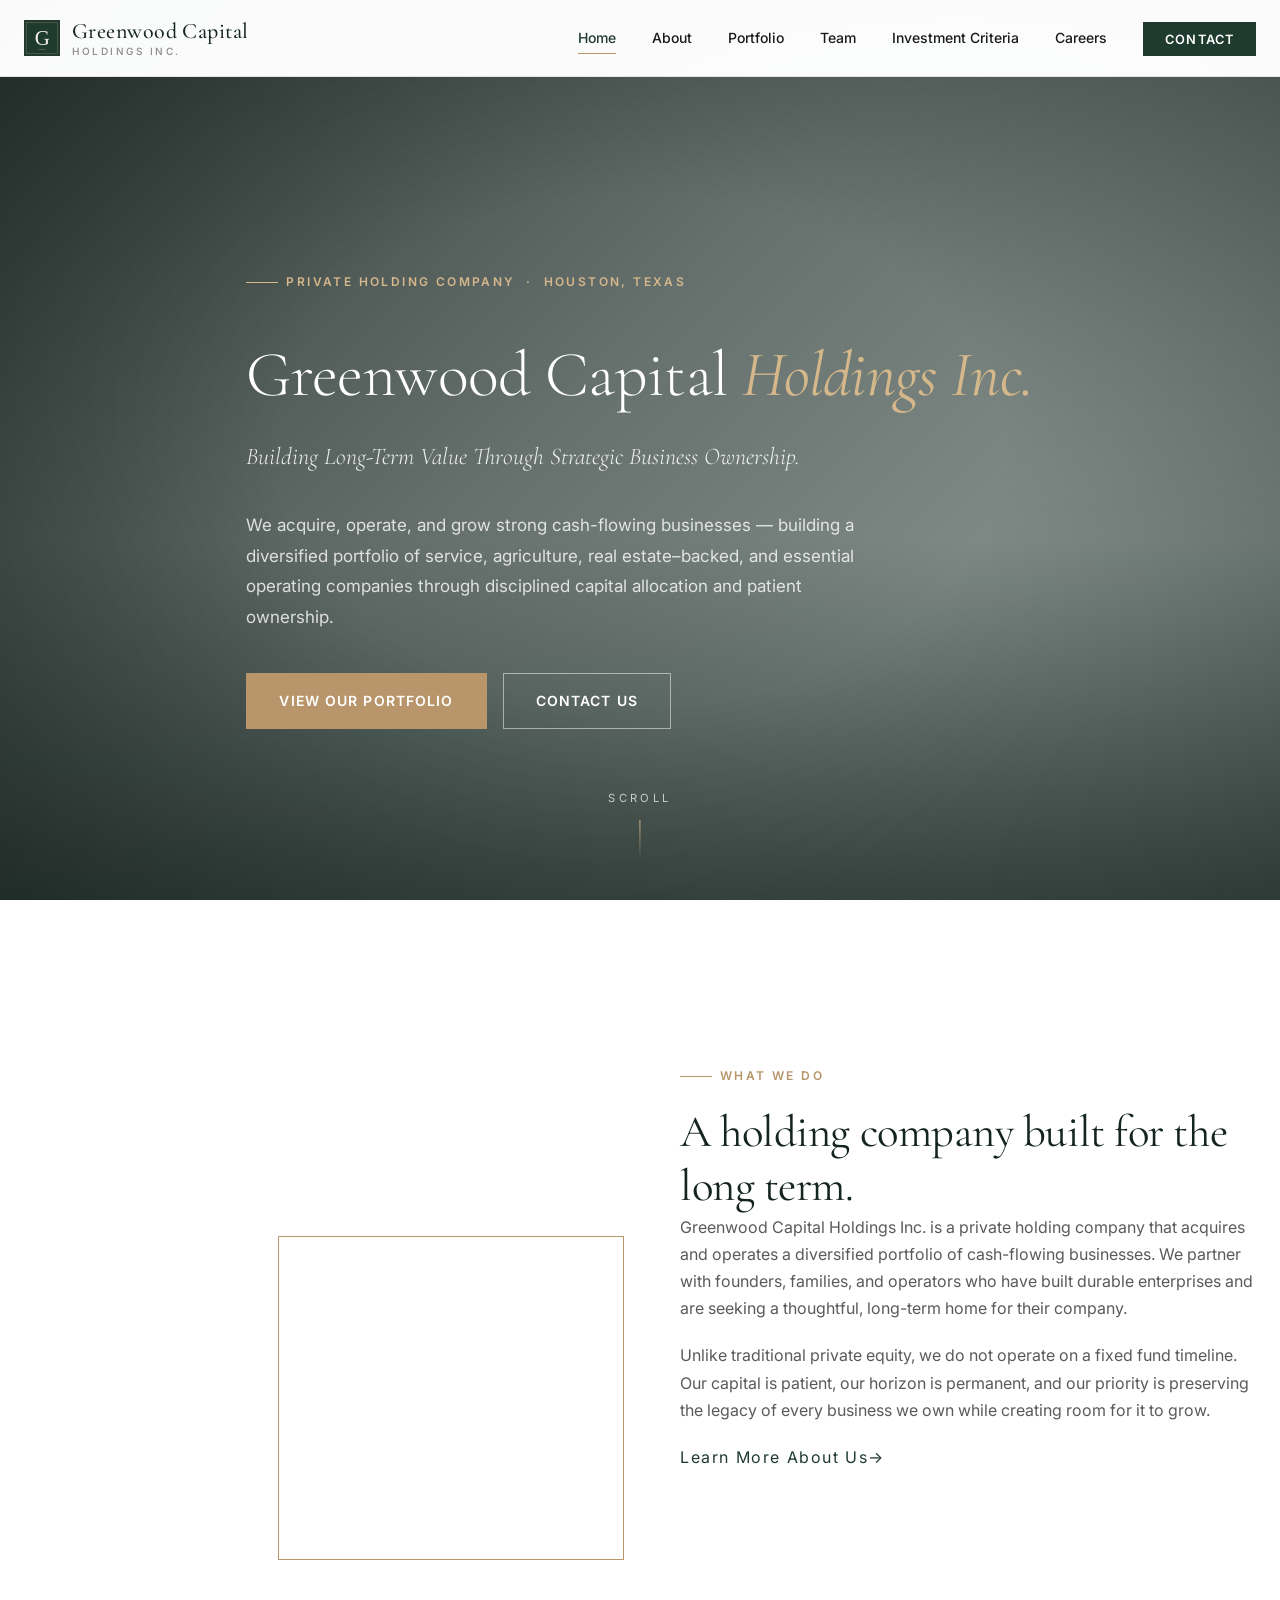
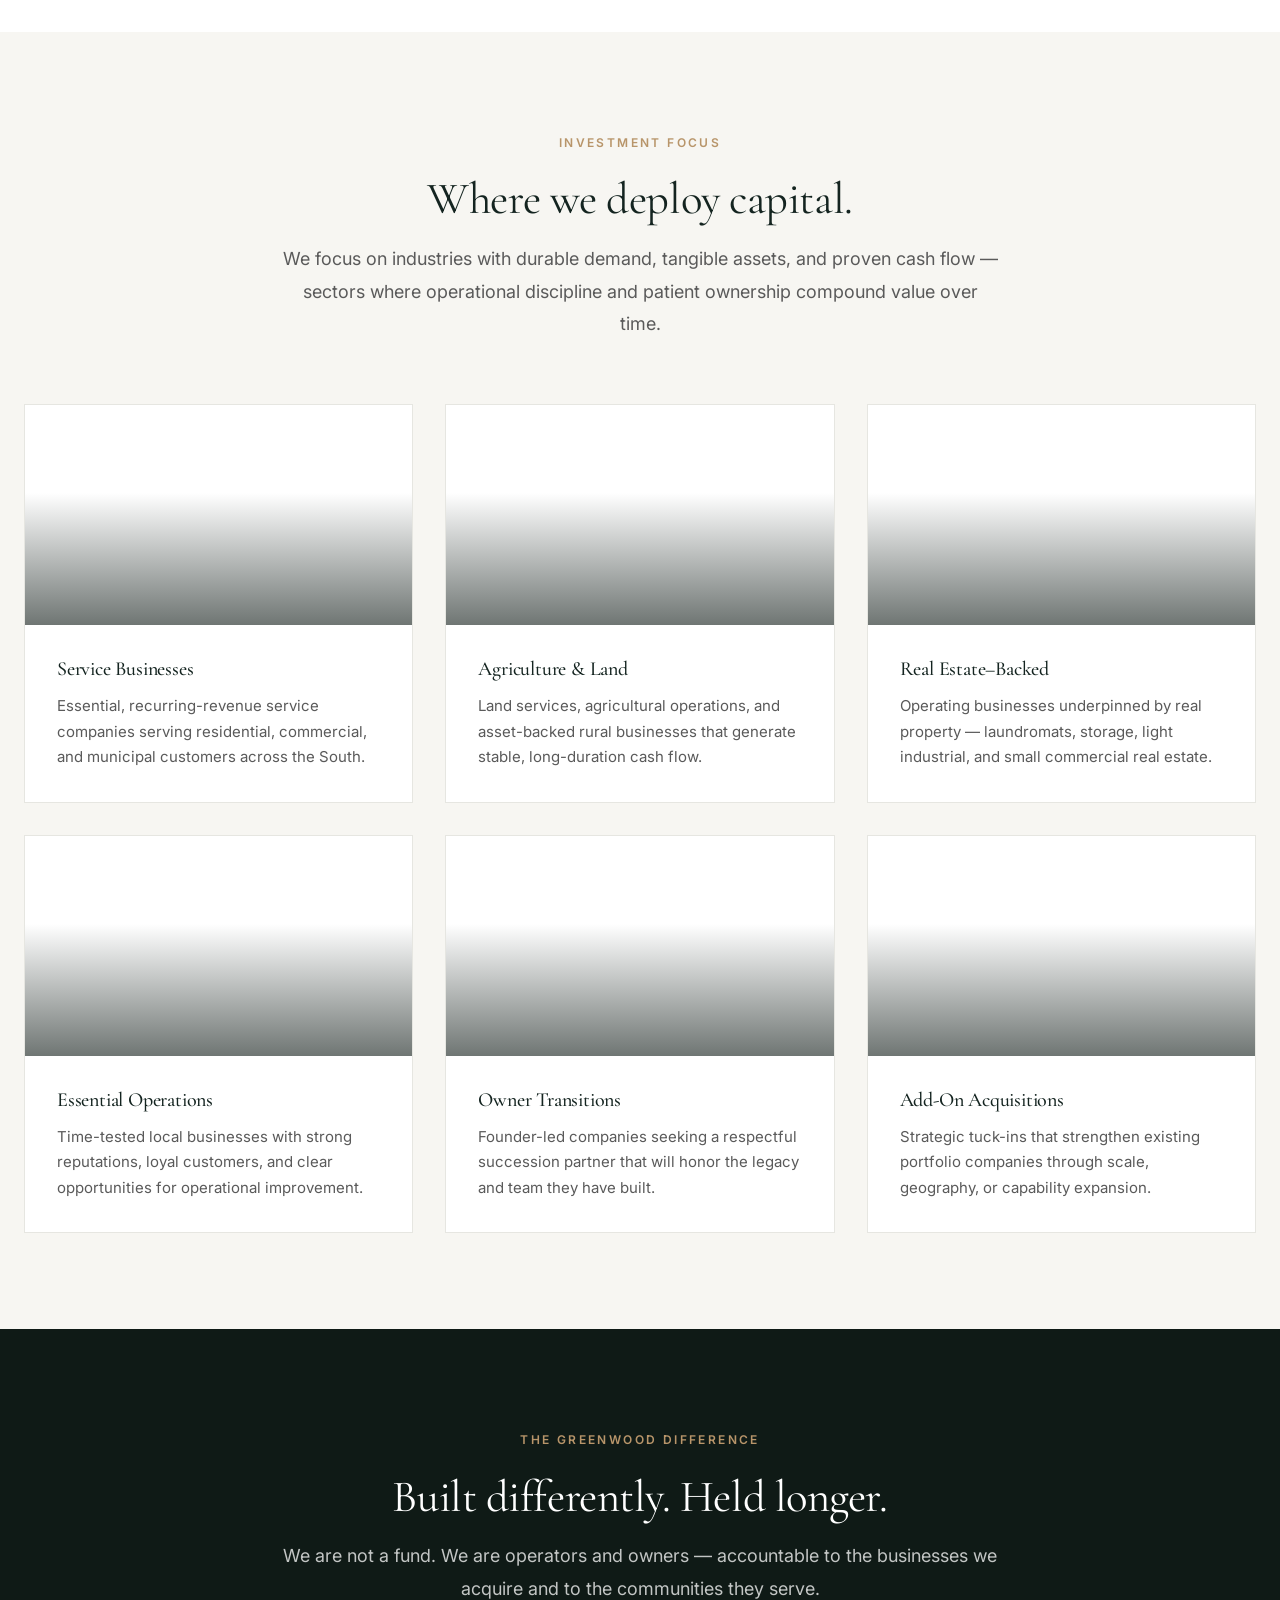
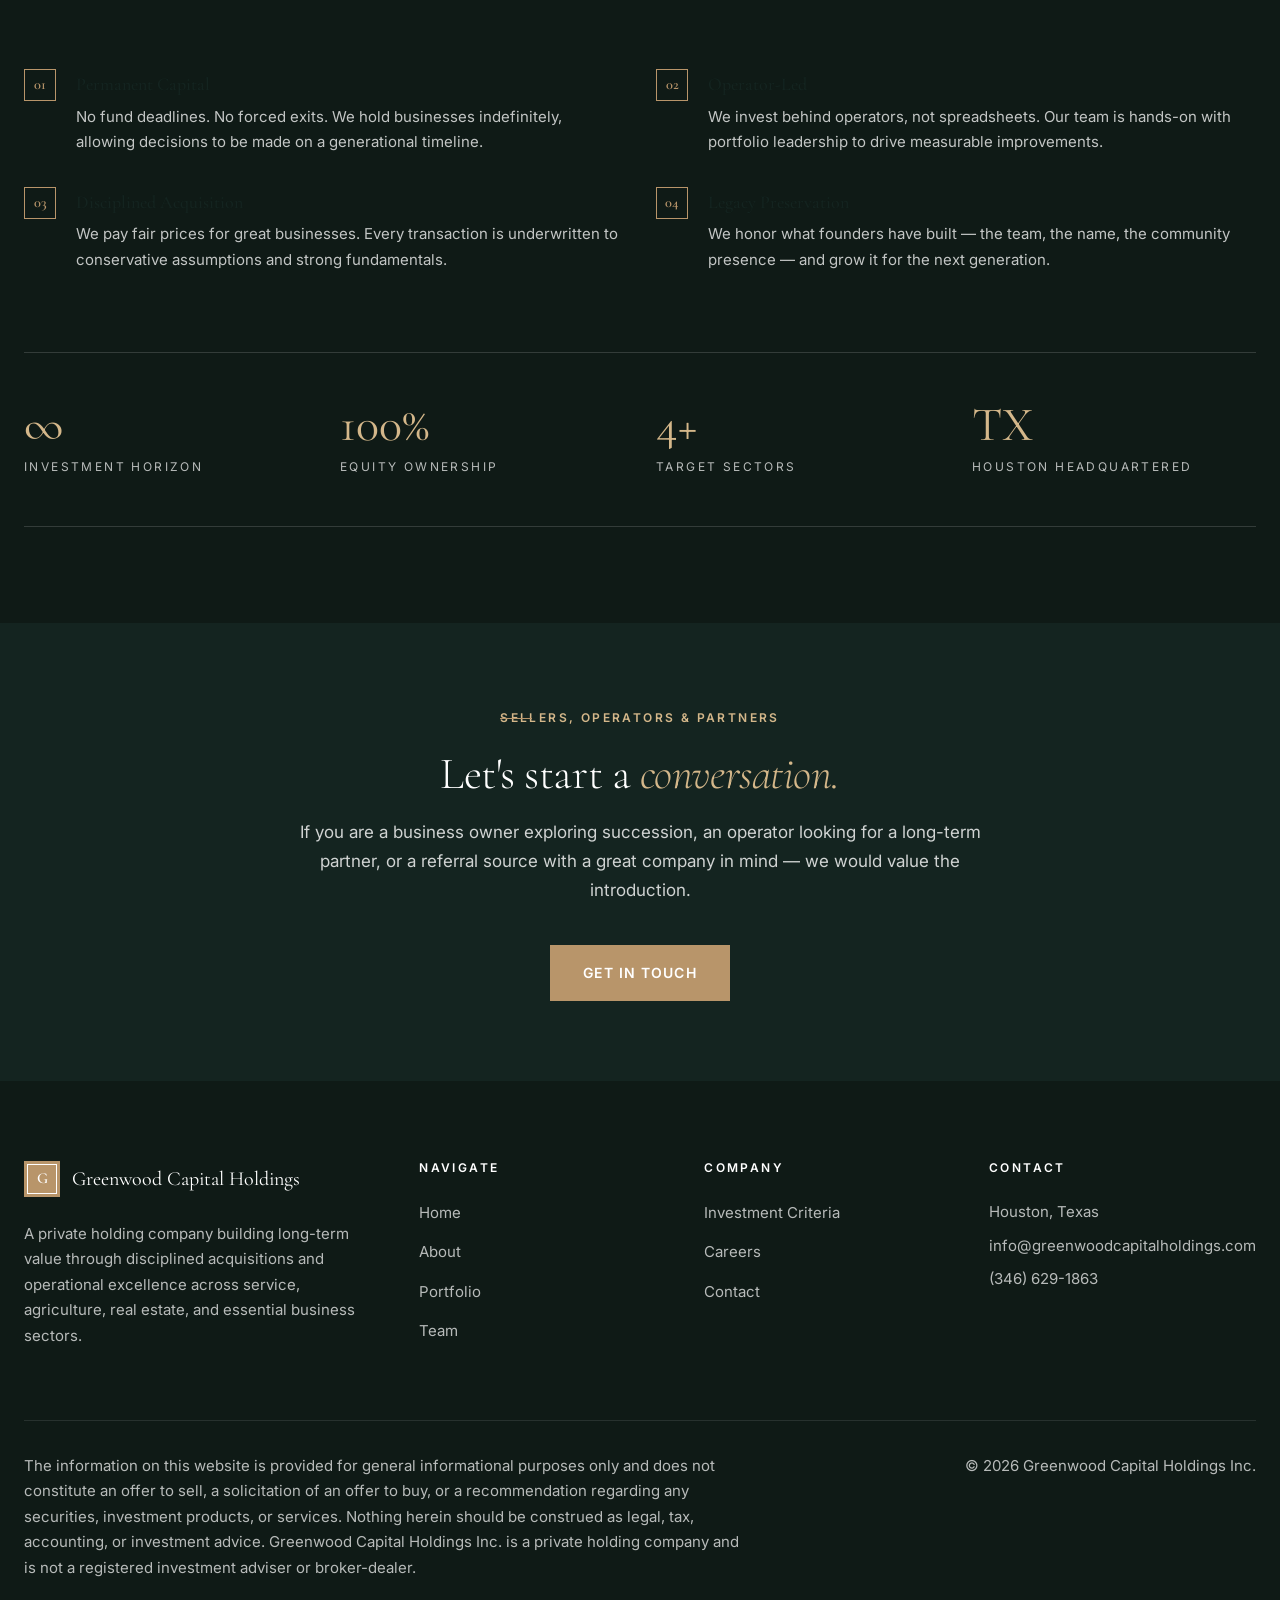
==== index.html @ dcf5abd0 "Initial commit: Greenwood Capital Holdings website" ====
<!DOCTYPE html>
<html lang="en">
<head>
  <meta charset="UTF-8">
  <meta name="viewport" content="width=device-width, initial-scale=1.0">
  <title>Greenwood Capital Holdings Inc. | Building Long-Term Value</title>
  <meta name="description" content="Greenwood Capital Holdings Inc. is a private holding company focused on acquiring, operating, and growing strong cash-flowing businesses across service, agriculture, real estate, and essential business sectors.">
  <meta name="keywords" content="holding company, private equity, business acquisition, Houston, Greenwood Capital">
  <meta property="og:title" content="Greenwood Capital Holdings Inc.">
  <meta property="og:description" content="Building long-term value through strategic business ownership.">
  <meta property="og:type" content="website">
  <link rel="preconnect" href="https://fonts.googleapis.com">
  <link rel="preconnect" href="https://fonts.gstatic.com" crossorigin>
  <link href="https://fonts.googleapis.com/css2?family=Cormorant+Garamond:ital,wght@0,400;0,500;0,600;1,400;1,500&family=Inter:wght@400;500;600;700&display=swap" rel="stylesheet">
  <link rel="icon" type="image/svg+xml" href="images/favicon.svg">
  <link rel="apple-touch-icon" href="images/favicon.svg">
  <link rel="stylesheet" href="css/styles.css?v=5">
</head>
<body>

  <nav class="nav">
    <div class="nav__inner">
      <a href="index.html" class="nav__brand">
        <img src="images/logo-mark.svg" alt="" class="nav__mark">
        <span class="nav__brand-text">Greenwood Capital<small>Holdings Inc.</small></span>
      </a>
      <button class="nav__toggle" aria-label="Toggle menu"><span></span><span></span><span></span></button>
      <ul class="nav__menu">
        <li><a href="index.html" class="nav__link">Home</a></li>
        <li><a href="about.html" class="nav__link">About</a></li>
        <li><a href="portfolio.html" class="nav__link">Portfolio</a></li>
        <li><a href="team.html" class="nav__link">Team</a></li>
        <li><a href="investment-criteria.html" class="nav__link">Investment Criteria</a></li>
        <li><a href="careers.html" class="nav__link">Careers</a></li>
        <li><a href="contact.html" class="nav__cta">Contact</a></li>
      </ul>
    </div>
  </nav>

  <!-- HERO -->
  <header class="hero" data-parallax>
    <div class="hero__bg" data-parallax-bg></div>
    <div class="hero__overlay"></div>
    <div class="hero__vignette"></div>
    <div class="container">
      <div class="hero__inner">
        <span class="eyebrow">Private Holding Company &nbsp;·&nbsp; Houston, Texas</span>
        <h1>Greenwood Capital <em>Holdings Inc.</em></h1>
        <p class="hero__tagline">Building Long-Term Value Through Strategic Business Ownership.</p>
        <p class="hero__desc">We acquire, operate, and grow strong cash-flowing businesses — building a diversified portfolio of service, agriculture, real estate–backed, and essential operating companies through disciplined capital allocation and patient ownership.</p>
        <div class="hero__cta">
          <a href="portfolio.html" class="btn btn--accent">View Our Portfolio</a>
          <a href="contact.html" class="btn btn--outline">Contact Us</a>
        </div>
      </div>
    </div>
    <div class="hero__scroll">Scroll</div>
  </header>

  <!-- WHAT WE DO -->
  <section class="section">
    <div class="container">
      <div class="two-col">
        <div class="two-col__media reveal" style="background-image: url('https://images.unsplash.com/photo-1554224155-6726b3ff858f?ixlib=rb-4.0.3&auto=format&fit=crop&w=1600&q=80');"></div>
        <div class="reveal">
          <span class="eyebrow">What We Do</span>
          <h2>A holding company built for the long term.</h2>
          <p>Greenwood Capital Holdings Inc. is a private holding company that acquires and operates a diversified portfolio of cash-flowing businesses. We partner with founders, families, and operators who have built durable enterprises and are seeking a thoughtful, long-term home for their company.</p>
          <p>Unlike traditional private equity, we do not operate on a fixed fund timeline. Our capital is patient, our horizon is permanent, and our priority is preserving the legacy of every business we own while creating room for it to grow.</p>
          <a href="about.html" class="btn--ghost">Learn More About Us</a>
        </div>
      </div>
    </div>
  </section>

  <!-- INVESTMENT FOCUS -->
  <section class="section section--alt">
    <div class="container">
      <div class="section-header center">
        <span class="eyebrow">Investment Focus</span>
        <h2>Where we deploy capital.</h2>
        <p class="lead" style="margin: 1rem auto 0;">We focus on industries with durable demand, tangible assets, and proven cash flow — sectors where operational discipline and patient ownership compound value over time.</p>
      </div>
      <div class="grid grid--3">
        <div class="focus-card reveal">
          <div class="focus-card__img" style="background-image: url('https://images.unsplash.com/photo-1500382017468-9049fed747ef?ixlib=rb-4.0.3&auto=format&fit=crop&w=1200&q=80');"></div>
          <div class="focus-card__body">
            <h3>Service Businesses</h3>
            <p>Essential, recurring-revenue service companies serving residential, commercial, and municipal customers across the South.</p>
          </div>
        </div>
        <div class="focus-card reveal">
          <div class="focus-card__img" style="background-image: url('https://images.unsplash.com/photo-1500382017468-9049fed747ef?ixlib=rb-4.0.3&auto=format&fit=crop&w=1200&q=80');"></div>
          <div class="focus-card__body">
            <h3>Agriculture &amp; Land</h3>
            <p>Land services, agricultural operations, and asset-backed rural businesses that generate stable, long-duration cash flow.</p>
          </div>
        </div>
        <div class="focus-card reveal">
          <div class="focus-card__img" style="background-image: url('https://images.unsplash.com/photo-1486406146926-c627a92ad1ab?ixlib=rb-4.0.3&auto=format&fit=crop&w=1200&q=80');"></div>
          <div class="focus-card__body">
            <h3>Real Estate–Backed</h3>
            <p>Operating businesses underpinned by real property — laundromats, storage, light industrial, and small commercial real estate.</p>
          </div>
        </div>
        <div class="focus-card reveal">
          <div class="focus-card__img" style="background-image: url('https://images.unsplash.com/photo-1486325212027-8081e485255e?ixlib=rb-4.0.3&auto=format&fit=crop&w=1200&q=80');"></div>
          <div class="focus-card__body">
            <h3>Essential Operations</h3>
            <p>Time-tested local businesses with strong reputations, loyal customers, and clear opportunities for operational improvement.</p>
          </div>
        </div>
        <div class="focus-card reveal">
          <div class="focus-card__img" style="background-image: url('https://images.unsplash.com/photo-1416879595882-3373a0480b5b?ixlib=rb-4.0.3&auto=format&fit=crop&w=1200&q=80');"></div>
          <div class="focus-card__body">
            <h3>Owner Transitions</h3>
            <p>Founder-led companies seeking a respectful succession partner that will honor the legacy and team they have built.</p>
          </div>
        </div>
        <div class="focus-card reveal">
          <div class="focus-card__img" style="background-image: url('https://images.unsplash.com/photo-1497366216548-37526070297c?ixlib=rb-4.0.3&auto=format&fit=crop&w=1200&q=80');"></div>
          <div class="focus-card__body">
            <h3>Add-On Acquisitions</h3>
            <p>Strategic tuck-ins that strengthen existing portfolio companies through scale, geography, or capability expansion.</p>
          </div>
        </div>
      </div>
    </div>
  </section>

  <!-- WHY DIFFERENT -->
  <section class="section section--dark">
    <div class="container">
      <div class="section-header center">
        <span class="eyebrow">The Greenwood Difference</span>
        <h2>Built differently. Held longer.</h2>
        <p class="lead" style="margin: 1rem auto 0;">We are not a fund. We are operators and owners — accountable to the businesses we acquire and to the communities they serve.</p>
      </div>
      <ul class="value-list grid--2 reveal" style="display: grid; gap: 2rem; grid-template-columns: repeat(auto-fit, minmax(420px, 1fr));">
        <li>
          <span class="value-list__mark">01</span>
          <div class="value-list__body">
            <strong>Permanent Capital</strong>
            <p>No fund deadlines. No forced exits. We hold businesses indefinitely, allowing decisions to be made on a generational timeline.</p>
          </div>
        </li>
        <li>
          <span class="value-list__mark">02</span>
          <div class="value-list__body">
            <strong>Operator-Led</strong>
            <p>We invest behind operators, not spreadsheets. Our team is hands-on with portfolio leadership to drive measurable improvements.</p>
          </div>
        </li>
        <li>
          <span class="value-list__mark">03</span>
          <div class="value-list__body">
            <strong>Disciplined Acquisition</strong>
            <p>We pay fair prices for great businesses. Every transaction is underwritten to conservative assumptions and strong fundamentals.</p>
          </div>
        </li>
        <li>
          <span class="value-list__mark">04</span>
          <div class="value-list__body">
            <strong>Legacy Preservation</strong>
            <p>We honor what founders have built — the team, the name, the community presence — and grow it for the next generation.</p>
          </div>
        </li>
      </ul>
      <div class="stats reveal" style="margin-top: 5rem;">
        <div class="stat">
          <div class="stat__num">∞</div>
          <div class="stat__label">Investment Horizon</div>
        </div>
        <div class="stat">
          <div class="stat__num">100%</div>
          <div class="stat__label">Equity Ownership</div>
        </div>
        <div class="stat">
          <div class="stat__num">4+</div>
          <div class="stat__label">Target Sectors</div>
        </div>
        <div class="stat">
          <div class="stat__num">TX</div>
          <div class="stat__label">Houston Headquartered</div>
        </div>
      </div>
    </div>
  </section>

  <!-- CTA BANNER -->
  <section class="cta-banner">
    <div class="container">
      <div class="cta-banner__inner reveal">
        <span class="eyebrow" style="padding-left: 0; color: var(--color-accent-light);">Sellers, Operators &amp; Partners</span>
        <h2>Let's start a <em>conversation.</em></h2>
        <p>If you are a business owner exploring succession, an operator looking for a long-term partner, or a referral source with a great company in mind — we would value the introduction.</p>
        <a href="contact.html" class="btn btn--accent">Get in Touch</a>
      </div>
    </div>
  </section>

  <!-- FOOTER -->
  <footer class="footer">
    <div class="container">
      <div class="footer__inner">
        <div>
          <div class="footer__brand"><span class="nav__mark">G</span><span>Greenwood Capital Holdings</span></div>
          <p>A private holding company building long-term value through disciplined acquisitions and operational excellence across service, agriculture, real estate, and essential business sectors.</p>
        </div>
        <div>
          <h4>Navigate</h4>
          <ul>
            <li><a href="index.html">Home</a></li>
            <li><a href="about.html">About</a></li>
            <li><a href="portfolio.html">Portfolio</a></li>
            <li><a href="team.html">Team</a></li>
          </ul>
        </div>
        <div>
          <h4>Company</h4>
          <ul>
            <li><a href="investment-criteria.html">Investment Criteria</a></li>
            <li><a href="careers.html">Careers</a></li>
            <li><a href="contact.html">Contact</a></li>
          </ul>
        </div>
        <div>
          <h4>Contact</h4>
          <div class="footer__contact">
            <div>Houston, Texas</div>
            <div><a href="mailto:info@greenwoodcapitalholdings.com">info@greenwoodcapitalholdings.com</a></div>
            <div><a href="tel:+13466291863">(346) 629-1863</a></div>
          </div>
        </div>
      </div>
      <div class="footer__bottom">
        <p class="footer__disclaimer">The information on this website is provided for general informational purposes only and does not constitute an offer to sell, a solicitation of an offer to buy, or a recommendation regarding any securities, investment products, or services. Nothing herein should be construed as legal, tax, accounting, or investment advice. Greenwood Capital Holdings Inc. is a private holding company and is not a registered investment adviser or broker-dealer.</p>
        <p class="footer__copy">© 2026 Greenwood Capital Holdings Inc.</p>
      </div>
    </div>
  </footer>

  <script src="js/main.js?v=5"></script>
</body>
</html>
---- css/styles.css ----
/* ==========================================================================
   Greenwood Capital Holdings Inc. — Stylesheet
   ========================================================================== */

:root {
  --color-primary: #1f3a2e;
  --color-primary-dark: #142420;
  --color-primary-light: #2d5443;
  --color-accent: #b8956a;
  --color-accent-light: #d4b78a;
  --color-text: #1a1a1a;
  --color-text-muted: #5a5a5a;
  --color-text-light: #8a8a8a;
  --color-bg: #ffffff;
  --color-bg-alt: #f7f6f2;
  --color-bg-dark: #0f1a16;
  --color-border: #e6e6e1;
  --color-white: #ffffff;

  --font-serif: 'Cormorant Garamond', 'Playfair Display', Georgia, 'Times New Roman', serif;
  --font-sans: 'Inter', -apple-system, BlinkMacSystemFont, 'Segoe UI', Roboto, sans-serif;

  --container-max: 1280px;
  --section-padding: 6rem 0;
  --transition: 0.3s cubic-bezier(0.4, 0, 0.2, 1);
  --shadow-sm: 0 2px 8px rgba(0, 0, 0, 0.04);
  --shadow-md: 0 8px 24px rgba(0, 0, 0, 0.08);
  --shadow-lg: 0 20px 50px rgba(0, 0, 0, 0.12);
}

/* Reset --------------------------------------------------------------------*/
*, *::before, *::after { box-sizing: border-box; margin: 0; padding: 0; }

html { scroll-behavior: smooth; -webkit-font-smoothing: antialiased; -moz-osx-font-smoothing: grayscale; }

body {
  font-family: var(--font-sans);
  color: var(--color-text);
  background: var(--color-bg);
  line-height: 1.7;
  font-size: 16px;
  overflow-x: hidden;
}

img { max-width: 100%; height: auto; display: block; }
a { color: var(--color-primary); text-decoration: none; transition: color var(--transition); }
a:hover { color: var(--color-accent); }
button { font-family: inherit; cursor: pointer; border: none; background: none; }

h1, h2, h3, h4, h5, h6 {
  font-family: var(--font-serif);
  font-weight: 500;
  line-height: 1.2;
  color: var(--color-primary-dark);
  letter-spacing: -0.01em;
}

h1 { font-size: clamp(2.5rem, 5vw, 4.5rem); font-weight: 400; }
h2 { font-size: clamp(2rem, 3.5vw, 3rem); font-weight: 400; }
h3 { font-size: clamp(1.5rem, 2.2vw, 1.875rem); }
h4 { font-size: 1.25rem; }
p { color: var(--color-text-muted); }

/* Layout -------------------------------------------------------------------*/
.container {
  max-width: var(--container-max);
  margin: 0 auto;
  padding: 0 1.5rem;
}

.section { padding: var(--section-padding); }
.section--alt { background: var(--color-bg-alt); }
.section--dark { background: var(--color-bg-dark); color: var(--color-white); }
.section--dark h1,
.section--dark h2,
.section--dark h3 { color: var(--color-white); }
.section--dark p { color: rgba(255, 255, 255, 0.75); }

.section-header { max-width: 760px; margin: 0 auto 4rem; text-align: center; }
.section-header.left { text-align: left; margin-left: 0; }
.eyebrow {
  display: inline-block;
  font-family: var(--font-sans);
  font-size: 0.75rem;
  font-weight: 600;
  letter-spacing: 0.2em;
  text-transform: uppercase;
  color: var(--color-accent);
  margin-bottom: 1.25rem;
  position: relative;
  padding-left: 2.5rem;
}
.eyebrow::before {
  content: '';
  position: absolute;
  left: 0;
  top: 50%;
  width: 2rem;
  height: 1px;
  background: var(--color-accent);
}
.section-header.center .eyebrow { padding-left: 0; }
.section-header.center .eyebrow::before { display: none; }
.lead { font-size: 1.125rem; line-height: 1.8; color: var(--color-text-muted); max-width: 65ch; }

/* Buttons ------------------------------------------------------------------*/
.btn {
  display: inline-flex;
  align-items: center;
  justify-content: center;
  gap: 0.5rem;
  padding: 0.95rem 2rem;
  font-family: var(--font-sans);
  font-size: 0.875rem;
  font-weight: 600;
  letter-spacing: 0.08em;
  text-transform: uppercase;
  border: 1px solid transparent;
  transition: all var(--transition);
  cursor: pointer;
  white-space: nowrap;
}
.btn--primary {
  background: var(--color-primary);
  color: var(--color-white);
  border-color: var(--color-primary);
}
.btn--primary:hover {
  background: var(--color-primary-dark);
  border-color: var(--color-primary-dark);
  color: var(--color-white);
  transform: translateY(-2px);
  box-shadow: var(--shadow-md);
}
.btn--accent {
  background: var(--color-accent);
  color: var(--color-white);
  border-color: var(--color-accent);
}
.btn--accent:hover {
  background: #a17f55;
  border-color: #a17f55;
  color: var(--color-white);
  transform: translateY(-2px);
  box-shadow: var(--shadow-md);
}
.btn--outline {
  background: transparent;
  color: var(--color-white);
  border-color: rgba(255, 255, 255, 0.5);
}
.btn--outline:hover {
  background: var(--color-white);
  color: var(--color-primary-dark);
  border-color: var(--color-white);
}
.btn--ghost {
  padding: 0.75rem 0;
  border: none;
  color: var(--color-primary);
  letter-spacing: 0.1em;
}
.btn--ghost::after { content: '→'; transition: transform var(--transition); }
.btn--ghost:hover::after { transform: translateX(6px); }

/* Navigation ---------------------------------------------------------------*/
.nav {
  position: fixed;
  top: 0;
  left: 0;
  right: 0;
  z-index: 100;
  padding: 1.25rem 0;
  background: rgba(255, 255, 255, 0.98);
  border-bottom: 1px solid var(--color-border);
  backdrop-filter: blur(10px);
  -webkit-backdrop-filter: blur(10px);
  transition: all var(--transition);
}
.nav.scrolled { padding: 0.75rem 0; box-shadow: var(--shadow-sm); }
.nav__inner {
  display: flex;
  align-items: center;
  justify-content: space-between;
  max-width: var(--container-max);
  margin: 0 auto;
  padding: 0 1.5rem;
}
.nav__brand {
  display: flex;
  align-items: center;
  gap: 0.75rem;
  font-family: var(--font-serif);
  font-size: 1.375rem;
  font-weight: 500;
  color: var(--color-primary-dark);
  letter-spacing: 0.02em;
}
.nav__brand:hover { color: var(--color-primary-dark); }
.nav__mark {
  width: 36px;
  height: 36px;
  min-width: 36px;
  min-height: 36px;
  display: block;
  flex-shrink: 0;
  position: relative;
  object-fit: contain;
  transition: transform var(--transition);
}
.nav__mark img { width: 100%; height: 100%; display: block; }
.nav__brand:hover .nav__mark { transform: translateY(-1px); }

/* Footer text-mark (still a span) keeps the original styled look */
.footer__brand .nav__mark {
  background: var(--color-accent);
  color: var(--color-white);
  display: flex;
  align-items: center;
  justify-content: center;
  font-family: var(--font-serif);
  font-size: 0.95rem;
  font-weight: 600;
}
.footer__brand .nav__mark::after {
  content: '';
  position: absolute;
  inset: 3px;
  border: 1px solid var(--color-white);
}
.nav__brand-text { display: flex; flex-direction: column; line-height: 1; }
.nav__brand-text small {
  font-family: var(--font-sans);
  font-size: 0.625rem;
  letter-spacing: 0.25em;
  text-transform: uppercase;
  color: var(--color-text-light);
  margin-top: 4px;
  font-weight: 500;
}
.nav__menu {
  display: flex;
  align-items: center;
  gap: 2.25rem;
  list-style: none;
}
.nav__link {
  font-size: 0.875rem;
  font-weight: 500;
  color: var(--color-text);
  position: relative;
  padding: 0.5rem 0;
}
.nav__link::after {
  content: '';
  position: absolute;
  left: 0;
  bottom: 0;
  width: 0;
  height: 1px;
  background: var(--color-accent);
  transition: width var(--transition);
}
.nav__link:hover::after,
.nav__link.active::after { width: 100%; }
.nav__link.active { color: var(--color-primary); }
.nav__cta {
  padding: 0.6rem 1.4rem;
  background: var(--color-primary);
  color: var(--color-white);
  font-size: 0.8rem;
  font-weight: 600;
  letter-spacing: 0.08em;
  text-transform: uppercase;
  transition: all var(--transition);
}
.nav__cta:hover {
  background: var(--color-primary-dark);
  color: var(--color-white);
}
.nav__toggle {
  display: none;
  width: 28px;
  height: 28px;
  flex-direction: column;
  justify-content: center;
  gap: 5px;
}
.nav__toggle span {
  display: block;
  width: 100%;
  height: 1.5px;
  background: var(--color-primary-dark);
  transition: all var(--transition);
}
.nav__toggle.open span:nth-child(1) { transform: translateY(6.5px) rotate(45deg); }
.nav__toggle.open span:nth-child(2) { opacity: 0; }
.nav__toggle.open span:nth-child(3) { transform: translateY(-6.5px) rotate(-45deg); }

/* Hero ---------------------------------------------------------------------*/
.hero {
  position: relative;
  min-height: 100vh;
  display: flex;
  align-items: center;
  color: var(--color-white);
  overflow: hidden;
  padding-top: 6rem;
}
.hero__bg {
  position: absolute;
  inset: -10% 0 0 0;
  height: 120%;
  background-image:
    url('https://images.unsplash.com/photo-1667754248024-e1e03e60eb72?auto=format&fit=crop&w=2400&q=80'),
    url('https://images.unsplash.com/photo-1622007151631-25aa98ab394b?auto=format&fit=crop&w=2400&q=80');
  background-size: cover;
  background-position: center bottom;
  background-repeat: no-repeat;
  z-index: -2;
  will-change: transform, opacity;
  transform: translate3d(0, 0, 0) scale(1.05);
  transition: opacity 0.1s linear;
}
.hero__overlay {
  position: absolute;
  inset: 0;
  background:
    linear-gradient(135deg, rgba(15, 26, 22, 0.88) 0%, rgba(20, 36, 32, 0.65) 45%, rgba(31, 58, 46, 0.45) 100%),
    linear-gradient(to bottom, transparent 60%, rgba(15, 26, 22, 0.6) 100%);
  z-index: -1;
}
.hero__vignette {
  position: absolute;
  inset: 0;
  background: radial-gradient(ellipse at center, transparent 40%, rgba(15, 26, 22, 0.5) 100%);
  pointer-events: none;
  z-index: -1;
}
.hero__inner { max-width: 800px; }
.hero h1 {
  color: var(--color-white);
  margin: 1.5rem 0 1.5rem;
  font-weight: 300;
}
.hero h1 em {
  font-style: italic;
  color: var(--color-accent-light);
  font-weight: 400;
}
.hero__tagline {
  font-family: var(--font-serif);
  font-size: clamp(1.25rem, 2vw, 1.5rem);
  font-style: italic;
  color: rgba(255, 255, 255, 0.9);
  margin-bottom: 2rem;
  font-weight: 300;
}
.hero__desc {
  font-size: 1.0625rem;
  color: rgba(255, 255, 255, 0.8);
  max-width: 620px;
  margin-bottom: 2.5rem;
  line-height: 1.8;
}
.hero__cta { display: flex; gap: 1rem; flex-wrap: wrap; }
.hero .eyebrow { color: var(--color-accent-light); }
.hero .eyebrow::before { background: var(--color-accent-light); }
.hero__scroll {
  position: absolute;
  bottom: 2.5rem;
  left: 50%;
  transform: translateX(-50%);
  font-size: 0.7rem;
  letter-spacing: 0.3em;
  text-transform: uppercase;
  color: rgba(255, 255, 255, 0.7);
  display: flex;
  flex-direction: column;
  align-items: center;
  gap: 0.75rem;
}
.hero__scroll::after {
  content: '';
  width: 1px;
  height: 40px;
  background: linear-gradient(to bottom, var(--color-accent-light), transparent);
  animation: scrollLine 2s ease-in-out infinite;
}
@keyframes scrollLine {
  0%, 100% { transform: scaleY(1); opacity: 1; }
  50% { transform: scaleY(0.4); opacity: 0.4; }
}

/* Page header (non-home) ---------------------------------------------------*/
.page-header {
  position: relative;
  padding: 11rem 0 6rem;
  background-image: linear-gradient(135deg, rgba(15, 26, 22, 0.95) 0%, rgba(31, 58, 46, 0.85) 100%),
    url('https://images.unsplash.com/photo-1486406146926-c627a92ad1ab?ixlib=rb-4.0.3&auto=format&fit=crop&w=2400&q=80');
  background-size: cover;
  background-position: center;
  color: var(--color-white);
  text-align: center;
}
.page-header h1 {
  color: var(--color-white);
  margin-bottom: 1.25rem;
  font-weight: 300;
}
.page-header p {
  color: rgba(255, 255, 255, 0.8);
  font-size: 1.125rem;
  max-width: 620px;
  margin: 0 auto;
}
.page-header .eyebrow { color: var(--color-accent-light); padding-left: 0; }
.page-header .eyebrow::before { display: none; }

/* Cards / Grids ------------------------------------------------------------*/
.grid { display: grid; gap: 2rem; }
.grid--3 { grid-template-columns: repeat(auto-fit, minmax(300px, 1fr)); }
.grid--2 { grid-template-columns: repeat(auto-fit, minmax(420px, 1fr)); }
.grid--4 { grid-template-columns: repeat(auto-fit, minmax(240px, 1fr)); }

.card {
  background: var(--color-white);
  padding: 2.5rem 2rem;
  border: 1px solid var(--color-border);
  transition: all var(--transition);
  position: relative;
  overflow: hidden;
}
.card::before {
  content: '';
  position: absolute;
  left: 0;
  top: 0;
  width: 3px;
  height: 0;
  background: var(--color-accent);
  transition: height var(--transition);
}
.card:hover {
  transform: translateY(-6px);
  box-shadow: var(--shadow-lg);
  border-color: transparent;
}
.card:hover::before { height: 100%; }
.card__icon {
  width: 56px;
  height: 56px;
  background: var(--color-bg-alt);
  color: var(--color-primary);
  display: flex;
  align-items: center;
  justify-content: center;
  margin-bottom: 1.5rem;
  font-family: var(--font-serif);
  font-size: 1.5rem;
  font-weight: 500;
  border: 1px solid var(--color-border);
}
.card h3 { margin-bottom: 1rem; font-size: 1.375rem; }
.card p { font-size: 0.9375rem; }

/* Investment focus / featured area cards */
.focus-card {
  background: var(--color-white);
  padding: 0;
  border: 1px solid var(--color-border);
  overflow: hidden;
  transition: all var(--transition);
}
.focus-card__img {
  height: 220px;
  background-size: cover;
  background-position: center;
  position: relative;
}
.focus-card__img::after {
  content: '';
  position: absolute;
  inset: 0;
  background: linear-gradient(to top, rgba(15, 26, 22, 0.6), transparent 60%);
}
.focus-card__body { padding: 2rem; }
.focus-card__body h3 { margin-bottom: 0.75rem; font-size: 1.25rem; }
.focus-card__body p { font-size: 0.9375rem; margin-bottom: 0; }
.focus-card:hover {
  transform: translateY(-6px);
  box-shadow: var(--shadow-lg);
  border-color: transparent;
}

/* Portfolio cards ----------------------------------------------------------*/
.portfolio-card {
  background: var(--color-white);
  border: 1px solid var(--color-border);
  overflow: hidden;
  transition: all var(--transition);
  display: flex;
  flex-direction: column;
}
.portfolio-card__img {
  height: 240px;
  background-size: cover;
  background-position: center;
  position: relative;
}
.portfolio-card__status {
  position: absolute;
  top: 1.25rem;
  right: 1.25rem;
  background: var(--color-white);
  color: var(--color-primary);
  padding: 0.4rem 0.9rem;
  font-size: 0.7rem;
  font-weight: 600;
  letter-spacing: 0.1em;
  text-transform: uppercase;
}
.portfolio-card__status--pending {
  background: var(--color-accent);
  color: var(--color-white);
}
.portfolio-card__body {
  padding: 2rem;
  flex: 1;
  display: flex;
  flex-direction: column;
}
.portfolio-card__meta {
  display: flex;
  gap: 1.5rem;
  margin-bottom: 1rem;
  font-size: 0.75rem;
  letter-spacing: 0.1em;
  text-transform: uppercase;
  color: var(--color-text-light);
  font-weight: 600;
}
.portfolio-card__meta span { position: relative; }
.portfolio-card__meta span + span::before {
  content: '';
  position: absolute;
  left: -0.85rem;
  top: 50%;
  width: 3px;
  height: 3px;
  border-radius: 50%;
  background: var(--color-accent);
  transform: translateY(-50%);
}
.portfolio-card h3 { margin-bottom: 1rem; font-size: 1.5rem; }
.portfolio-card p { font-size: 0.9375rem; margin-bottom: 1.5rem; flex: 1; }
.portfolio-card:hover {
  transform: translateY(-6px);
  box-shadow: var(--shadow-lg);
  border-color: transparent;
}

/* Team cards ---------------------------------------------------------------*/
.team-card {
  background: var(--color-white);
  border: 1px solid var(--color-border);
  overflow: hidden;
  transition: all var(--transition);
  text-align: center;
}
.team-card__photo {
  height: 320px;
  background: linear-gradient(135deg, var(--color-bg-alt), #ebe9e2);
  background-size: cover;
  background-position: center top;
  position: relative;
  display: flex;
  align-items: center;
  justify-content: center;
}
.team-card__photo::after {
  content: '';
  position: absolute;
  inset: auto 0 0 0;
  height: 80px;
  background: linear-gradient(to top, rgba(255, 255, 255, 1), transparent);
}
.team-card__photo--filled::after { display: none; }
.team-card__photo--filled { background-position: center 25%; background-size: cover; }

/* Featured (single founder) layout */
.team-featured {
  display: flex;
  justify-content: center;
}
.team-card--featured {
  display: grid;
  grid-template-columns: 360px 1fr;
  max-width: 980px;
  width: 100%;
  text-align: left;
}
.team-card--featured .team-card__photo { height: 100%; min-height: 440px; }
.team-card--featured .team-card__body { padding: 3rem 3rem 3rem; display: flex; flex-direction: column; justify-content: center; }
.team-card--featured .team-card__body h3 { font-size: 1.875rem; margin-bottom: 0.5rem; }
.team-card--featured .team-card__title { margin-bottom: 1.5rem; }
.team-card--featured .team-card__body p { font-size: 1rem; line-height: 1.85; }
@media (max-width: 720px) {
  .team-card--featured { grid-template-columns: 1fr; }
  .team-card--featured .team-card__photo { min-height: 360px; }
  .team-card--featured .team-card__body { padding: 2rem; text-align: center; }
}
.team-card__monogram {
  font-family: var(--font-serif);
  font-size: 4rem;
  color: var(--color-primary);
  opacity: 0.25;
  font-weight: 400;
}
.team-card__body { padding: 1.75rem 1.75rem 2.25rem; }
.team-card__body h3 { font-size: 1.375rem; margin-bottom: 0.25rem; }
.team-card__title {
  font-size: 0.75rem;
  letter-spacing: 0.15em;
  text-transform: uppercase;
  color: var(--color-accent);
  font-weight: 600;
  margin-bottom: 1rem;
}
.team-card__body p { font-size: 0.9375rem; }
.team-card:hover {
  transform: translateY(-6px);
  box-shadow: var(--shadow-lg);
  border-color: transparent;
}

/* Two-column content -------------------------------------------------------*/
.two-col {
  display: grid;
  grid-template-columns: 1fr 1fr;
  gap: 5rem;
  align-items: center;
}
.two-col__media {
  height: 540px;
  background-size: cover;
  background-position: center;
  position: relative;
}
.two-col__media::after {
  content: '';
  position: absolute;
  bottom: -1.5rem;
  right: -1.5rem;
  width: 60%;
  height: 60%;
  border: 1px solid var(--color-accent);
  z-index: -1;
}
.two-col p { margin-bottom: 1.25rem; }
.two-col p:last-child { margin-bottom: 2rem; }

/* Stats --------------------------------------------------------------------*/
.stats {
  display: grid;
  grid-template-columns: repeat(auto-fit, minmax(180px, 1fr));
  gap: 2rem;
  padding: 3rem 0;
  border-top: 1px solid rgba(255, 255, 255, 0.15);
  border-bottom: 1px solid rgba(255, 255, 255, 0.15);
}
.stat__num {
  font-family: var(--font-serif);
  font-size: 3rem;
  font-weight: 400;
  color: var(--color-accent-light);
  line-height: 1;
  margin-bottom: 0.5rem;
}
.stat__label {
  font-size: 0.75rem;
  letter-spacing: 0.2em;
  text-transform: uppercase;
  color: rgba(255, 255, 255, 0.7);
}

/* Values / Why us list -----------------------------------------------------*/
.value-list { list-style: none; display: grid; gap: 1.5rem; }
.value-list li {
  display: flex;
  gap: 1.25rem;
  align-items: flex-start;
}
.value-list__mark {
  flex-shrink: 0;
  width: 32px;
  height: 32px;
  border: 1px solid var(--color-accent);
  color: var(--color-accent);
  display: flex;
  align-items: center;
  justify-content: center;
  font-family: var(--font-serif);
  font-size: 0.9rem;
  font-weight: 600;
}
.value-list__body strong {
  display: block;
  color: var(--color-primary-dark);
  font-family: var(--font-serif);
  font-size: 1.125rem;
  font-weight: 500;
  margin-bottom: 0.25rem;
}
.value-list__body p { font-size: 0.9375rem; margin: 0; }

/* Criteria grid ------------------------------------------------------------*/
.criteria-grid {
  display: grid;
  grid-template-columns: repeat(auto-fit, minmax(280px, 1fr));
  gap: 0;
  border-top: 1px solid var(--color-border);
  border-left: 1px solid var(--color-border);
}
.criteria-item {
  padding: 2.5rem;
  border-right: 1px solid var(--color-border);
  border-bottom: 1px solid var(--color-border);
  transition: background var(--transition);
}
.criteria-item:hover { background: var(--color-bg-alt); }
.criteria-item__num {
  font-family: var(--font-serif);
  font-size: 0.875rem;
  font-weight: 600;
  color: var(--color-accent);
  letter-spacing: 0.1em;
  margin-bottom: 1rem;
}
.criteria-item h3 { font-size: 1.25rem; margin-bottom: 0.75rem; }
.criteria-item p { font-size: 0.9375rem; margin: 0; }

/* CTA banner ---------------------------------------------------------------*/
.cta-banner {
  background: var(--color-primary-dark);
  color: var(--color-white);
  padding: 5rem 0;
  position: relative;
  overflow: hidden;
}
.cta-banner::before {
  content: '';
  position: absolute;
  inset: 0;
  background-image: url('https://images.unsplash.com/photo-1543459176-4426b37223ec?ixlib=rb-4.0.3&auto=format&fit=crop&w=2400&q=80');
  background-size: cover;
  background-position: center;
  opacity: 0.15;
}
.cta-banner__inner {
  position: relative;
  text-align: center;
  max-width: 720px;
  margin: 0 auto;
}
.cta-banner h2 {
  color: var(--color-white);
  font-weight: 300;
  margin-bottom: 1rem;
}
.cta-banner h2 em { color: var(--color-accent-light); font-style: italic; }
.cta-banner p {
  color: rgba(255, 255, 255, 0.8);
  font-size: 1.0625rem;
  margin-bottom: 2.5rem;
}

/* Contact ------------------------------------------------------------------*/
.contact-grid {
  display: grid;
  grid-template-columns: 1.2fr 1fr;
  gap: 5rem;
}
.contact-info { padding-right: 2rem; }
.contact-info__item {
  display: flex;
  gap: 1.25rem;
  margin-bottom: 2.25rem;
  padding-bottom: 2.25rem;
  border-bottom: 1px solid var(--color-border);
}
.contact-info__item:last-of-type { border-bottom: none; }
.contact-info__icon {
  flex-shrink: 0;
  width: 48px;
  height: 48px;
  background: var(--color-bg-alt);
  color: var(--color-primary);
  border: 1px solid var(--color-border);
  display: flex;
  align-items: center;
  justify-content: center;
  font-family: var(--font-serif);
  font-size: 1.25rem;
}
.contact-info__label {
  font-size: 0.7rem;
  letter-spacing: 0.2em;
  text-transform: uppercase;
  color: var(--color-text-light);
  font-weight: 600;
  margin-bottom: 0.4rem;
}
.contact-info__value {
  font-size: 1.0625rem;
  color: var(--color-primary-dark);
  font-weight: 500;
}
.contact-info__value a { color: var(--color-primary-dark); }
.contact-info__value a:hover { color: var(--color-accent); }

/* Form ---------------------------------------------------------------------*/
.form {
  background: var(--color-white);
  padding: 3rem;
  border: 1px solid var(--color-border);
}
.form__row { display: grid; grid-template-columns: 1fr 1fr; gap: 1.5rem; margin-bottom: 1.5rem; }
.form__group { display: flex; flex-direction: column; margin-bottom: 1.5rem; }
.form__group--full { grid-column: 1 / -1; }
.form__label {
  font-size: 0.75rem;
  letter-spacing: 0.1em;
  text-transform: uppercase;
  color: var(--color-text-muted);
  font-weight: 600;
  margin-bottom: 0.6rem;
}
.form__input,
.form__select,
.form__textarea {
  width: 100%;
  padding: 0.85rem 1rem;
  font-family: var(--font-sans);
  font-size: 0.9375rem;
  color: var(--color-text);
  background: var(--color-bg);
  border: 1px solid var(--color-border);
  transition: all var(--transition);
}
.form__input:focus,
.form__select:focus,
.form__textarea:focus {
  outline: none;
  border-color: var(--color-primary);
  background: var(--color-white);
  box-shadow: 0 0 0 3px rgba(31, 58, 46, 0.08);
}
.form__textarea { resize: vertical; min-height: 140px; font-family: var(--font-sans); }
.form__select {
  appearance: none;
  background-image: url("data:image/svg+xml;charset=US-ASCII,%3Csvg xmlns='http://www.w3.org/2000/svg' width='12' height='8' viewBox='0 0 12 8'%3E%3Cpath fill='%231f3a2e' d='M6 8L0 0h12z'/%3E%3C/svg%3E");
  background-repeat: no-repeat;
  background-position: right 1rem center;
  padding-right: 2.5rem;
}
.form__submit { margin-top: 0.5rem; width: 100%; }
.form__note {
  font-size: 0.8125rem;
  color: var(--color-text-light);
  margin-top: 1rem;
  text-align: center;
}
.form__success {
  display: none;
  background: rgba(31, 58, 46, 0.08);
  border-left: 3px solid var(--color-primary);
  padding: 1rem 1.25rem;
  margin-bottom: 1.5rem;
  color: var(--color-primary-dark);
  font-size: 0.9375rem;
}
.form__success.show { display: block; }

/* Footer -------------------------------------------------------------------*/
.footer {
  background: var(--color-bg-dark);
  color: rgba(255, 255, 255, 0.7);
  padding: 5rem 0 0;
}
.footer__inner {
  display: grid;
  grid-template-columns: 1.5fr 1fr 1fr 1.2fr;
  gap: 4rem;
  padding-bottom: 4rem;
  border-bottom: 1px solid rgba(255, 255, 255, 0.1);
}
.footer__brand {
  display: flex;
  align-items: center;
  gap: 0.75rem;
  margin-bottom: 1.5rem;
  font-family: var(--font-serif);
  font-size: 1.25rem;
  color: var(--color-white);
}
.footer__brand .nav__mark { background: var(--color-accent); }
.footer__brand .nav__mark::after { border-color: var(--color-white); }
.footer p { color: rgba(255, 255, 255, 0.7); font-size: 0.9375rem; }
.footer h4 {
  color: var(--color-white);
  font-family: var(--font-sans);
  font-size: 0.75rem;
  font-weight: 600;
  letter-spacing: 0.2em;
  text-transform: uppercase;
  margin-bottom: 1.5rem;
}
.footer ul { list-style: none; }
.footer li { margin-bottom: 0.75rem; }
.footer li a {
  color: rgba(255, 255, 255, 0.7);
  font-size: 0.9375rem;
  transition: color var(--transition);
}
.footer li a:hover { color: var(--color-accent-light); }
.footer__contact { font-size: 0.9375rem; }
.footer__contact div { margin-bottom: 0.5rem; }
.footer__contact a { color: rgba(255, 255, 255, 0.7); }
.footer__bottom {
  padding: 2rem 0;
  display: flex;
  justify-content: space-between;
  align-items: flex-start;
  gap: 2rem;
  font-size: 0.8125rem;
  color: rgba(255, 255, 255, 0.5);
}
.footer__disclaimer { max-width: 720px; line-height: 1.7; }
.footer__copy { white-space: nowrap; }

/* Reveal animations --------------------------------------------------------*/
/* Visible by default — content never disappears if JS fails to run.
   Only hidden-then-animated once <html> gets the .js-anim class (added by main.js). */
.reveal {
  opacity: 1;
  transform: none;
  transition: opacity 0.8s ease, transform 0.8s ease;
}
html.js-anim .reveal {
  opacity: 0;
  transform: translateY(24px);
}
html.js-anim .reveal.visible {
  opacity: 1;
  transform: translateY(0);
}

/* Responsive ---------------------------------------------------------------*/
@media (max-width: 960px) {
  :root { --section-padding: 4.5rem 0; }
  .two-col { grid-template-columns: 1fr; gap: 3rem; }
  .two-col__media { height: 360px; }
  .contact-grid { grid-template-columns: 1fr; gap: 3rem; }
  .contact-info { padding-right: 0; }
  .footer__inner { grid-template-columns: 1fr 1fr; gap: 3rem; }
  .form { padding: 2rem; }
}

@media (max-width: 768px) {
  /* Mobile menu — dead-simple show/hide accordion below the nav bar */
  .nav__menu {
    display: none !important;
    position: absolute !important;
    top: 100% !important;
    left: 0 !important;
    right: 0 !important;
    width: 100% !important;
    max-width: none !important;
    background: #ffffff !important;
    padding: 0.5rem 1.5rem 1.5rem !important;
    margin: 0 !important;
    list-style: none !important;
    box-shadow: 0 12px 30px rgba(0, 0, 0, 0.12) !important;
    border-top: 1px solid #e6e6e1 !important;
    z-index: 200 !important;
    transform: none !important;
    flex-direction: unset !important;
    align-items: unset !important;
    gap: unset !important;
    height: auto !important;
    max-height: calc(100vh - 80px) !important;
    overflow-y: auto !important;
  }
  .nav__menu.open { display: block !important; }
  .nav__menu li {
    display: block !important;
    width: 100% !important;
    list-style: none !important;
    margin: 0 !important;
    padding: 0 !important;
  }
  .nav__menu .nav__link,
  .nav__menu a.nav__link {
    display: block !important;
    width: 100% !important;
    color: #1a1a1a !important;
    background: transparent !important;
    font-size: 1.0625rem !important;
    font-weight: 500 !important;
    padding: 1rem 0 !important;
    margin: 0 !important;
    border-bottom: 1px solid #e6e6e1 !important;
    text-align: left !important;
    text-decoration: none !important;
    line-height: 1.4 !important;
  }
  .nav__menu li:last-child .nav__link,
  .nav__menu li:last-child a { border-bottom: none !important; }
  .nav__menu .nav__link::after,
  .nav__menu a.nav__link::after { display: none !important; content: none !important; }
  .nav__menu .nav__link.active { color: #1f3a2e !important; }
  .nav__menu .nav__cta,
  .nav__menu a.nav__cta {
    display: block !important;
    width: 100% !important;
    box-sizing: border-box !important;
    margin-top: 1rem !important;
    padding: 1rem 1.25rem !important;
    text-align: center !important;
    background: #1f3a2e !important;
    color: #ffffff !important;
    font-size: 0.8125rem !important;
    letter-spacing: 0.1em !important;
    text-decoration: none !important;
    border: none !important;
  }
  .nav__toggle { display: flex !important; z-index: 201; position: relative; }
  .nav { position: fixed !important; z-index: 300 !important; }
  .nav__inner { position: relative; }

  /* Backdrop removed — dropdown menu sits directly below the nav, no overlay needed */
  body.menu-open { overflow: hidden; }

  /* Hero — tighter on mobile, no horizontal overflow */
  .hero {
    min-height: 88vh;
    padding-top: 6.5rem;
    padding-bottom: 3rem;
  }
  .hero h1 { font-size: 2.25rem; line-height: 1.15; margin-bottom: 1rem; }
  .hero__tagline { font-size: 1.0625rem; margin-bottom: 1.5rem; }
  .hero__desc { font-size: 0.9375rem; margin-bottom: 2rem; }
  .hero__cta { flex-direction: column; align-items: stretch; gap: 0.75rem; }
  .hero__cta .btn { width: 100%; max-width: none; }
  .hero__scroll { display: none; }

  /* Page headers */
  .page-header { padding: 8rem 0 4rem; }
  .page-header h1 { font-size: 2rem; }
  .page-header p { font-size: 1rem; }

  /* Sections — tighter typography */
  h2 { font-size: 1.75rem; }
  .lead { font-size: 1rem; }

  /* Layouts */
  .footer__inner { grid-template-columns: 1fr; gap: 2.5rem; }
  .footer__bottom { flex-direction: column; gap: 1.5rem; }
  .form__row { grid-template-columns: 1fr; gap: 0; }
  .section-header { margin-bottom: 2.5rem; }
  .stats { grid-template-columns: repeat(2, 1fr); gap: 1.5rem; padding: 2rem 0; }
  .stat__num { font-size: 2.25rem; }
  .value-list { grid-template-columns: 1fr !important; }
  .criteria-grid { grid-template-columns: 1fr; }
  .criteria-item { padding: 2rem 1.5rem; }
  .cta-banner { padding: 4rem 0; }
  .cta-banner h2 { font-size: 1.75rem; }
}

@media (max-width: 480px) {
  .container { padding: 0 1.25rem; }
  .form { padding: 1.5rem; }
  .card, .focus-card__body, .portfolio-card__body { padding: 1.5rem; }
  .nav__brand { font-size: 1.125rem; }
  .nav__brand-text small { font-size: 0.55rem; }
}
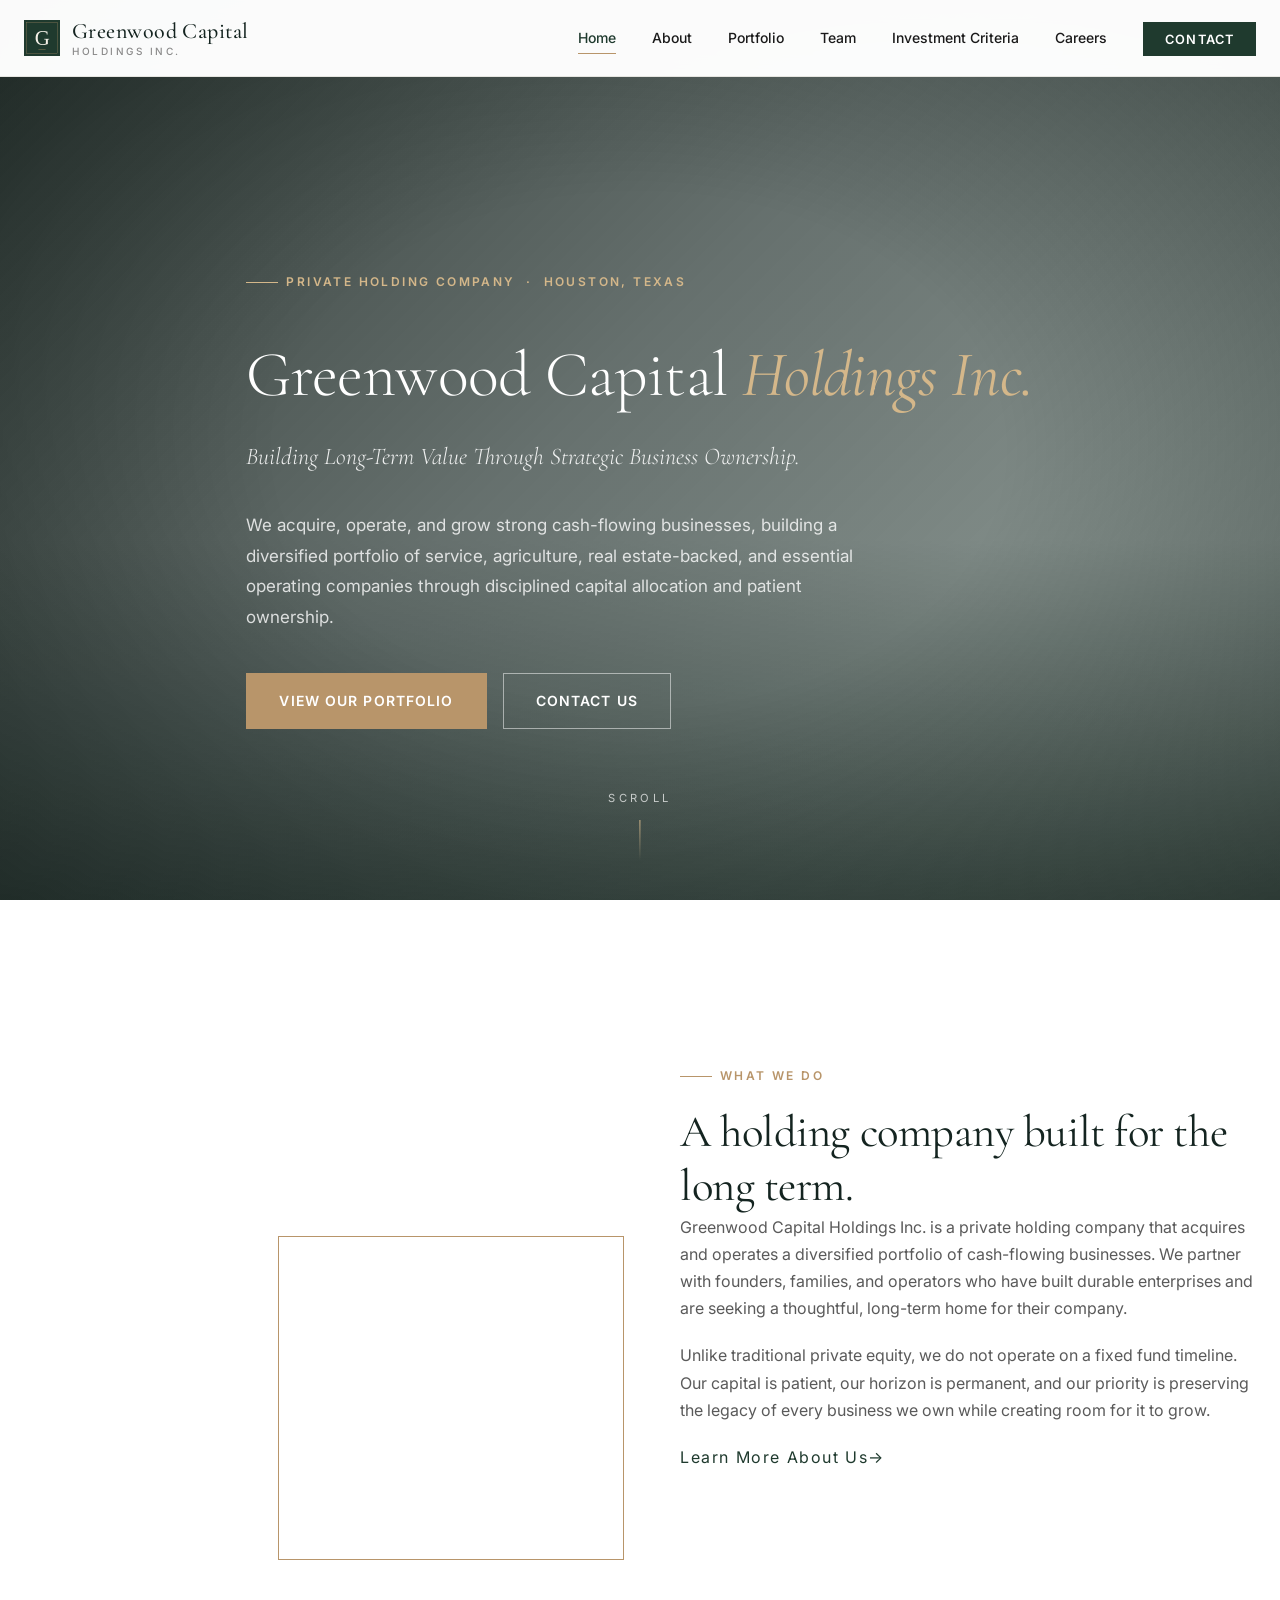
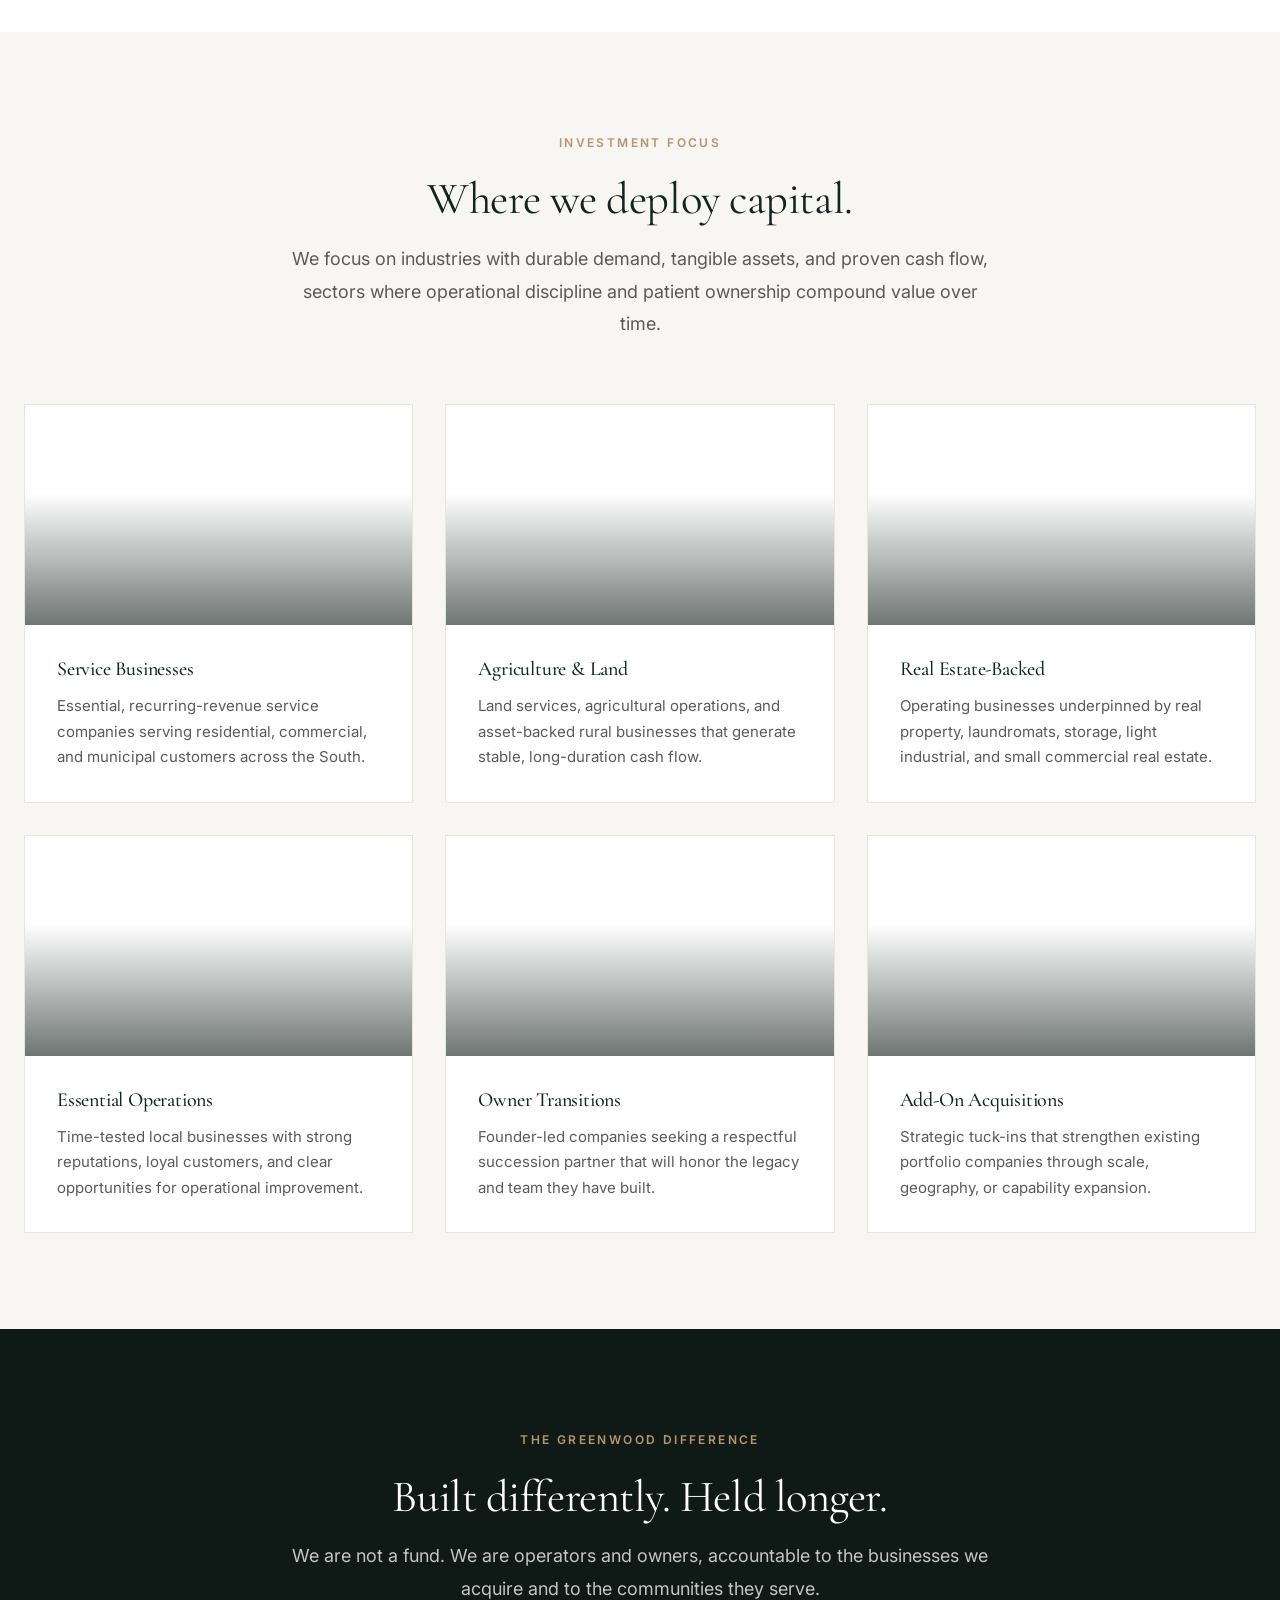
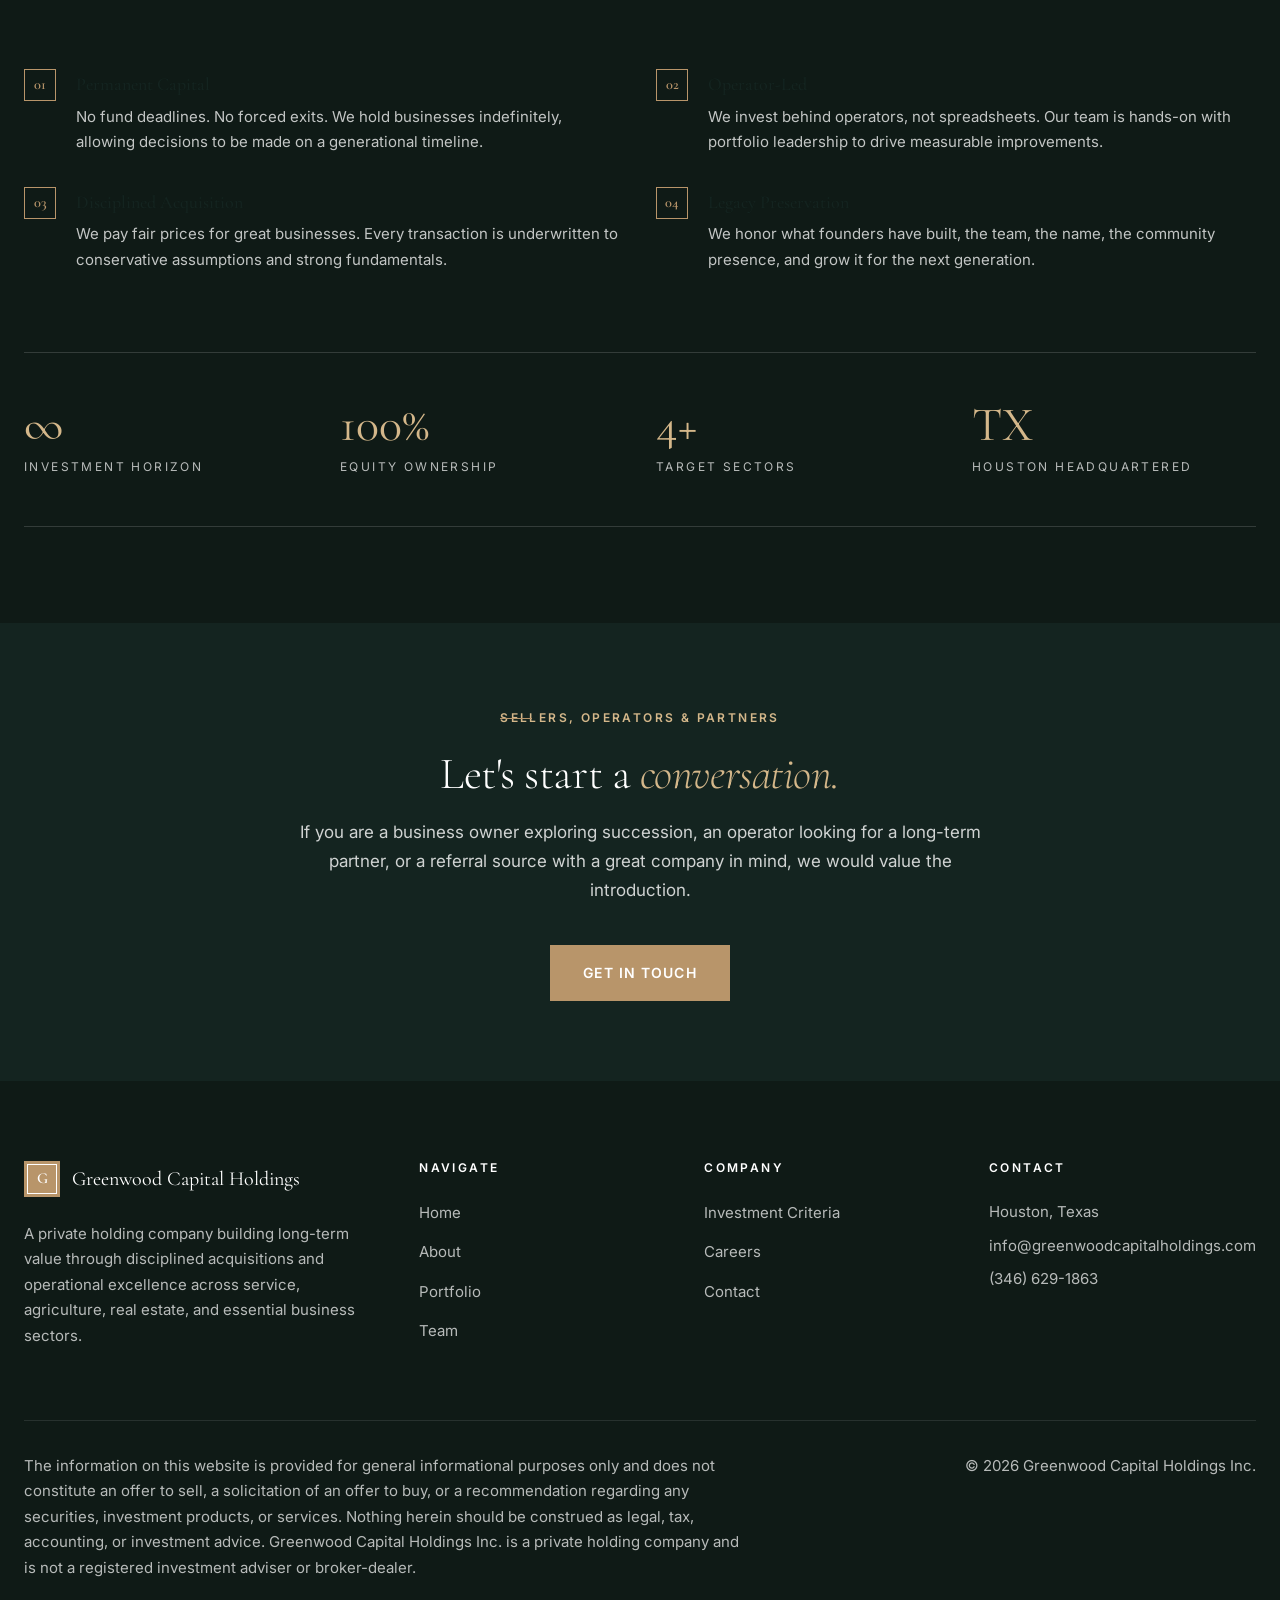
==== commit b273eeac: "Add Occasion Supply LLC portfolio card, remove Laundry, strip dashes - Add Occasion Supply LLC as a " ====
--- a/index.html
+++ b/index.html
@@ -47,7 +47,7 @@
         <span class="eyebrow">Private Holding Company &nbsp;·&nbsp; Houston, Texas</span>
         <h1>Greenwood Capital <em>Holdings Inc.</em></h1>
         <p class="hero__tagline">Building Long-Term Value Through Strategic Business Ownership.</p>
-        <p class="hero__desc">We acquire, operate, and grow strong cash-flowing businesses — building a diversified portfolio of service, agriculture, real estate–backed, and essential operating companies through disciplined capital allocation and patient ownership.</p>
+        <p class="hero__desc">We acquire, operate, and grow strong cash-flowing businesses, building a diversified portfolio of service, agriculture, real estate-backed, and essential operating companies through disciplined capital allocation and patient ownership.</p>
         <div class="hero__cta">
           <a href="portfolio.html" class="btn btn--accent">View Our Portfolio</a>
           <a href="contact.html" class="btn btn--outline">Contact Us</a>
@@ -79,7 +79,7 @@
       <div class="section-header center">
         <span class="eyebrow">Investment Focus</span>
         <h2>Where we deploy capital.</h2>
-        <p class="lead" style="margin: 1rem auto 0;">We focus on industries with durable demand, tangible assets, and proven cash flow — sectors where operational discipline and patient ownership compound value over time.</p>
+        <p class="lead" style="margin: 1rem auto 0;">We focus on industries with durable demand, tangible assets, and proven cash flow, sectors where operational discipline and patient ownership compound value over time.</p>
       </div>
       <div class="grid grid--3">
         <div class="focus-card reveal">
@@ -99,8 +99,8 @@
         <div class="focus-card reveal">
           <div class="focus-card__img" style="background-image: url('https://images.unsplash.com/photo-1486406146926-c627a92ad1ab?ixlib=rb-4.0.3&auto=format&fit=crop&w=1200&q=80');"></div>
           <div class="focus-card__body">
-            <h3>Real Estate–Backed</h3>
-            <p>Operating businesses underpinned by real property — laundromats, storage, light industrial, and small commercial real estate.</p>
+            <h3>Real Estate-Backed</h3>
+            <p>Operating businesses underpinned by real property, laundromats, storage, light industrial, and small commercial real estate.</p>
           </div>
         </div>
         <div class="focus-card reveal">
@@ -134,7 +134,7 @@
       <div class="section-header center">
         <span class="eyebrow">The Greenwood Difference</span>
         <h2>Built differently. Held longer.</h2>
-        <p class="lead" style="margin: 1rem auto 0;">We are not a fund. We are operators and owners — accountable to the businesses we acquire and to the communities they serve.</p>
+        <p class="lead" style="margin: 1rem auto 0;">We are not a fund. We are operators and owners, accountable to the businesses we acquire and to the communities they serve.</p>
       </div>
       <ul class="value-list grid--2 reveal" style="display: grid; gap: 2rem; grid-template-columns: repeat(auto-fit, minmax(420px, 1fr));">
         <li>
@@ -162,7 +162,7 @@
           <span class="value-list__mark">04</span>
           <div class="value-list__body">
             <strong>Legacy Preservation</strong>
-            <p>We honor what founders have built — the team, the name, the community presence — and grow it for the next generation.</p>
+            <p>We honor what founders have built, the team, the name, the community presence, and grow it for the next generation.</p>
           </div>
         </li>
       </ul>
@@ -193,7 +193,7 @@
       <div class="cta-banner__inner reveal">
         <span class="eyebrow" style="padding-left: 0; color: var(--color-accent-light);">Sellers, Operators &amp; Partners</span>
         <h2>Let's start a <em>conversation.</em></h2>
-        <p>If you are a business owner exploring succession, an operator looking for a long-term partner, or a referral source with a great company in mind — we would value the introduction.</p>
+        <p>If you are a business owner exploring succession, an operator looking for a long-term partner, or a referral source with a great company in mind, we would value the introduction.</p>
         <a href="contact.html" class="btn btn--accent">Get in Touch</a>
       </div>
     </div>
